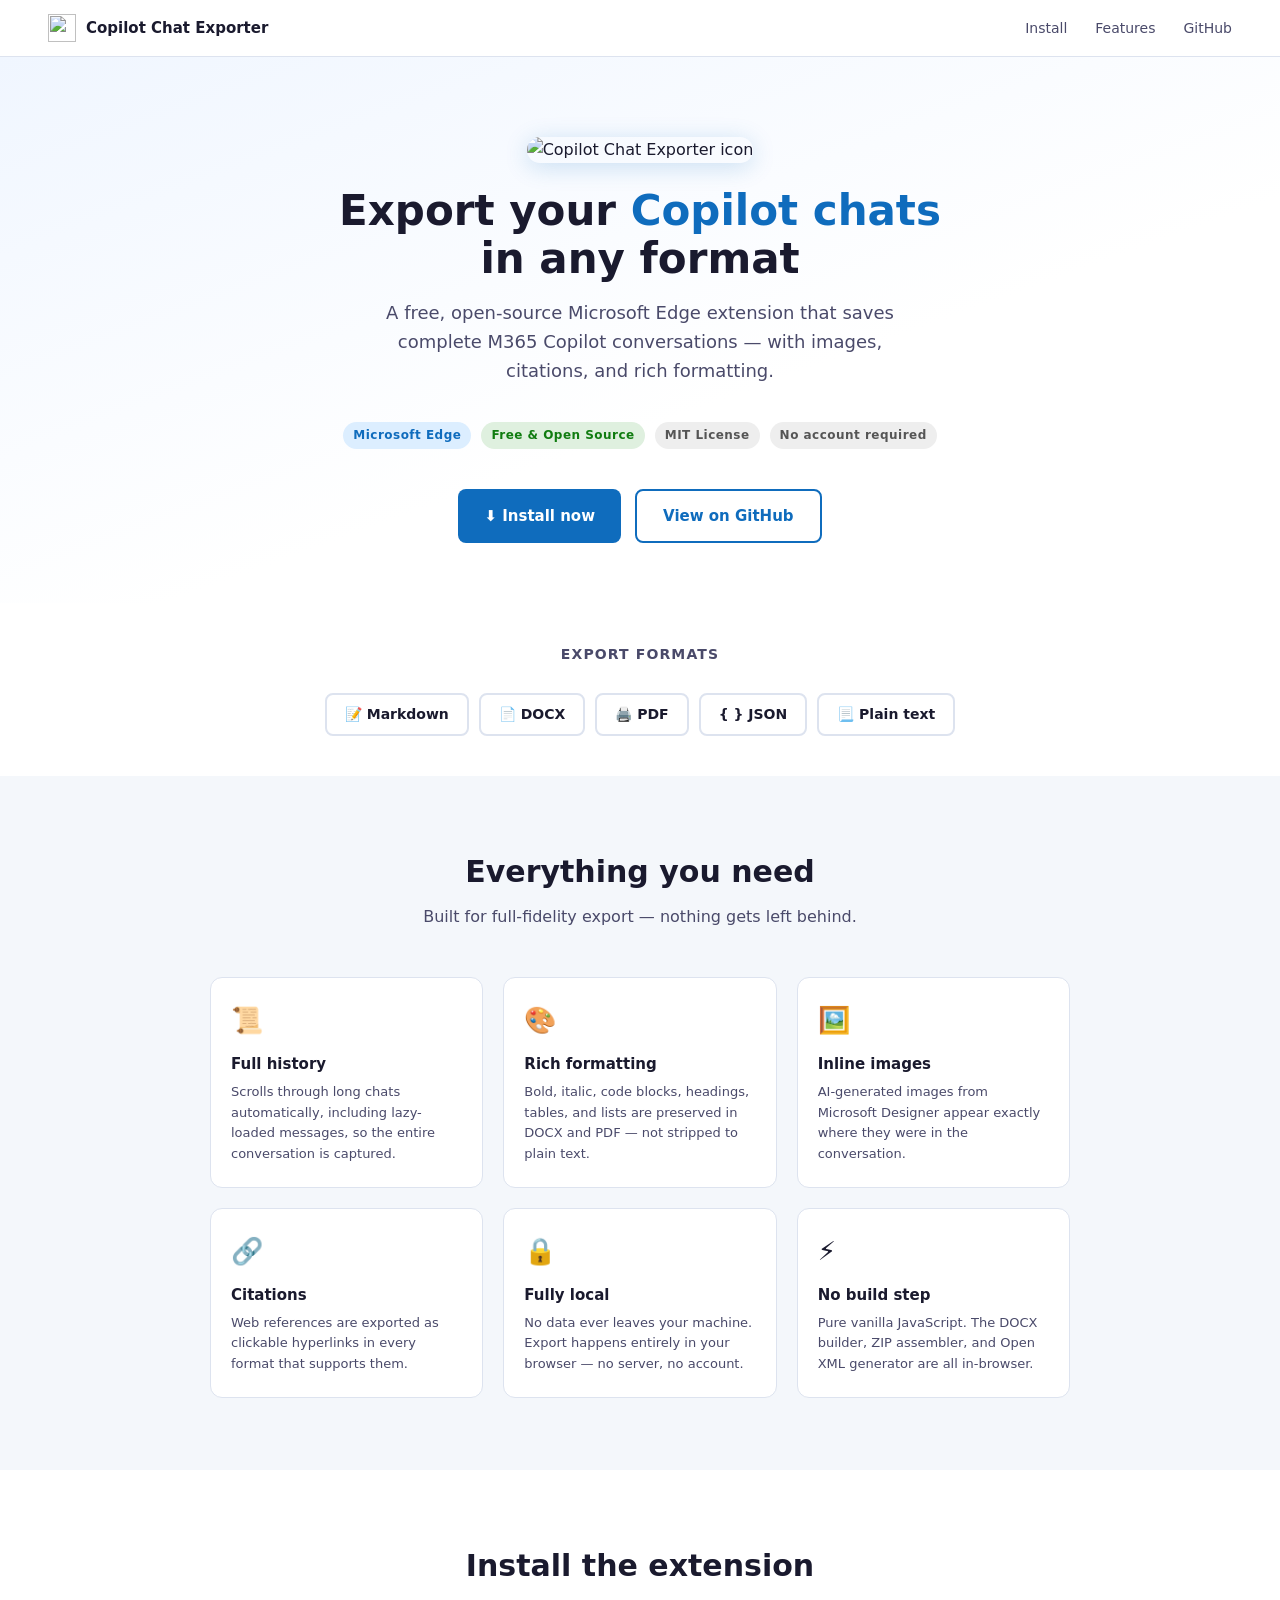
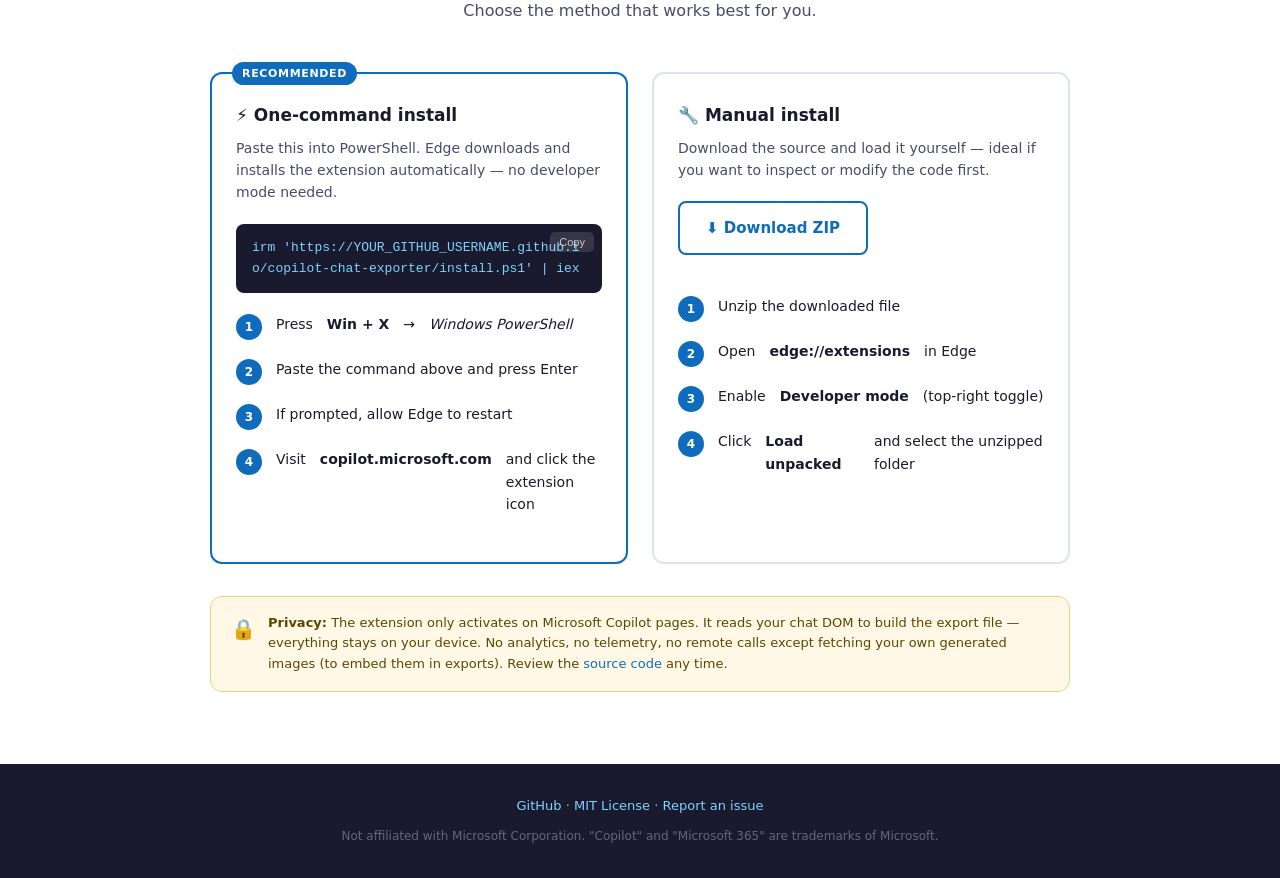
==== docs/index.html @ 1c7360bc "Add GitHub Pages landing page and no-sideload installer - docs/index.html: polished landing page wit" ====
<!DOCTYPE html>
<html lang="en">
<head>
  <meta charset="UTF-8" />
  <meta name="viewport" content="width=device-width, initial-scale=1.0" />
  <title>Copilot Chat Exporter — Edge Extension</title>
  <style>
    *, *::before, *::after { box-sizing: border-box; margin: 0; padding: 0; }

    :root {
      --blue:   #0f6cbd;
      --dark:   #1a1a2e;
      --mid:    #4a4a6a;
      --light:  #f4f7fb;
      --border: #dde3ef;
      --green:  #107c10;
      --radius: 12px;
    }

    body {
      font-family: "Segoe UI", system-ui, sans-serif;
      color: var(--dark);
      background: #fff;
      line-height: 1.6;
    }

    a { color: var(--blue); text-decoration: none; }
    a:hover { text-decoration: underline; }

    /* ── Nav ──────────────────────────────────────── */
    nav {
      display: flex;
      align-items: center;
      justify-content: space-between;
      padding: 14px 48px;
      border-bottom: 1px solid var(--border);
      background: #fff;
      position: sticky; top: 0; z-index: 10;
    }

    .nav-brand {
      display: flex; align-items: center; gap: 10px;
      font-weight: 700; font-size: 15px; color: var(--dark);
      text-decoration: none;
    }

    .nav-brand img { width: 28px; height: 28px; }

    .nav-links { display: flex; gap: 28px; font-size: 14px; }
    .nav-links a { color: var(--mid); }
    .nav-links a:hover { color: var(--blue); text-decoration: none; }

    /* ── Hero ─────────────────────────────────────── */
    .hero {
      text-align: center;
      padding: 80px 24px 60px;
      background: linear-gradient(160deg, #f0f6ff 0%, #fff 60%);
    }

    .hero-icon {
      width: 80px; height: 80px;
      border-radius: 20px;
      box-shadow: 0 4px 24px rgba(15,108,189,.20);
      margin-bottom: 24px;
    }

    .hero h1 {
      font-size: 42px; font-weight: 800;
      color: var(--dark); line-height: 1.15;
      margin-bottom: 16px;
    }

    .hero h1 span { color: var(--blue); }

    .hero p {
      font-size: 18px; color: var(--mid);
      max-width: 560px; margin: 0 auto 36px;
    }

    .badge-row {
      display: flex; justify-content: center; gap: 10px;
      flex-wrap: wrap; margin-bottom: 40px;
    }

    .badge {
      display: inline-flex; align-items: center; gap: 6px;
      font-size: 12px; font-weight: 600; letter-spacing: .04em;
      padding: 4px 10px; border-radius: 20px;
    }

    .badge-blue  { background: #dceeff; color: var(--blue); }
    .badge-green { background: #dff0df; color: var(--green); }
    .badge-gray  { background: #eee;    color: #555; }

    /* ── Buttons ──────────────────────────────────── */
    .btn-row {
      display: flex; justify-content: center; gap: 14px; flex-wrap: wrap;
    }

    .btn {
      display: inline-flex; align-items: center; gap: 8px;
      padding: 13px 26px; border-radius: 8px;
      font-size: 15px; font-weight: 600; cursor: pointer;
      border: none; transition: transform .12s, box-shadow .12s;
      text-decoration: none;
    }

    .btn:hover { transform: translateY(-2px); box-shadow: 0 6px 20px rgba(0,0,0,.12); text-decoration: none; }

    .btn-primary { background: var(--blue); color: #fff; }
    .btn-outline { background: #fff; color: var(--blue); border: 2px solid var(--blue); }

    /* ── Install section ──────────────────────────── */
    .section { padding: 72px 24px; }
    .section-inner { max-width: 860px; margin: 0 auto; }
    .section h2 {
      font-size: 30px; font-weight: 800; margin-bottom: 8px;
      text-align: center;
    }
    .section-sub {
      text-align: center; color: var(--mid); margin-bottom: 48px; font-size: 16px;
    }

    .install-grid {
      display: grid;
      grid-template-columns: 1fr 1fr;
      gap: 24px;
    }

    @media (max-width: 640px) { .install-grid { grid-template-columns: 1fr; } }

    .install-card {
      border: 2px solid var(--border);
      border-radius: var(--radius);
      padding: 28px 24px;
      position: relative;
    }

    .install-card.recommended {
      border-color: var(--blue);
    }

    .recommended-badge {
      position: absolute; top: -12px; left: 20px;
      background: var(--blue); color: #fff;
      font-size: 11px; font-weight: 700; letter-spacing: .06em;
      padding: 3px 10px; border-radius: 20px; text-transform: uppercase;
    }

    .install-card h3 { font-size: 17px; margin-bottom: 8px; }
    .install-card p  { font-size: 14px; color: var(--mid); margin-bottom: 20px; }

    .code-block {
      background: #1a1a2e;
      color: #7dd3fc;
      font-family: "Cascadia Code", "Courier New", monospace;
      font-size: 13px;
      padding: 14px 16px;
      border-radius: 8px;
      position: relative;
      word-break: break-all;
    }

    .copy-btn {
      position: absolute; top: 8px; right: 8px;
      background: rgba(255,255,255,.12);
      border: none; color: #ccc; border-radius: 5px;
      padding: 4px 9px; font-size: 11px; cursor: pointer;
    }
    .copy-btn:hover { background: rgba(255,255,255,.22); color: #fff; }

    /* ── Steps ────────────────────────────────────── */
    .steps { counter-reset: step; list-style: none; margin-top: 20px; }
    .steps li {
      display: flex; gap: 14px; align-items: flex-start;
      margin-bottom: 18px; font-size: 14px; color: var(--dark);
    }
    .steps li::before {
      counter-increment: step;
      content: counter(step);
      min-width: 26px; height: 26px;
      background: var(--blue); color: #fff;
      border-radius: 50%; display: flex; align-items: center; justify-content: center;
      font-size: 12px; font-weight: 700; flex-shrink: 0; margin-top: 1px;
    }

    /* ── Features ─────────────────────────────────── */
    .features-bg { background: var(--light); }

    .features-grid {
      display: grid;
      grid-template-columns: repeat(auto-fit, minmax(220px, 1fr));
      gap: 20px;
    }

    .feature-card {
      background: #fff;
      border: 1px solid var(--border);
      border-radius: var(--radius);
      padding: 22px 20px;
    }

    .feature-icon {
      font-size: 26px; margin-bottom: 10px;
    }

    .feature-card h3 { font-size: 15px; margin-bottom: 6px; }
    .feature-card p  { font-size: 13px; color: var(--mid); }

    /* ── Format pills ─────────────────────────────── */
    .formats { display: flex; gap: 10px; flex-wrap: wrap; justify-content: center; margin-top: 28px; }
    .format-pill {
      background: #fff; border: 2px solid var(--border);
      border-radius: 8px; padding: 8px 18px;
      font-size: 14px; font-weight: 600; color: var(--dark);
    }

    /* ── Privacy notice ───────────────────────────── */
    .privacy {
      background: #fff8e6;
      border: 1px solid #f0d080;
      border-radius: var(--radius);
      padding: 16px 20px;
      font-size: 13px;
      color: #5a4800;
      margin-top: 32px;
      display: flex; gap: 12px; align-items: flex-start;
    }
    .privacy span { font-size: 20px; flex-shrink: 0; }

    /* ── Footer ───────────────────────────────────── */
    footer {
      background: var(--dark); color: #aab;
      text-align: center; padding: 32px 24px;
      font-size: 13px;
    }

    footer a { color: #7dd3fc; }
  </style>
</head>
<body>

<!-- ── Nav ──────────────────────────────────────────────────────────────────── -->
<nav>
  <a class="nav-brand" href="#">
    <img src="https://raw.githubusercontent.com/YOUR_GITHUB_USERNAME/copilot-chat-exporter/master/icons/icon32.png" alt="">
    Copilot Chat Exporter
  </a>
  <div class="nav-links">
    <a href="#install">Install</a>
    <a href="#features">Features</a>
    <a href="https://github.com/YOUR_GITHUB_USERNAME/copilot-chat-exporter">GitHub</a>
  </div>
</nav>

<!-- ── Hero ─────────────────────────────────────────────────────────────────── -->
<section class="hero">
  <img class="hero-icon"
       src="https://raw.githubusercontent.com/YOUR_GITHUB_USERNAME/copilot-chat-exporter/master/icons/icon128.png"
       alt="Copilot Chat Exporter icon">

  <h1>Export your <span>Copilot chats</span><br>in any format</h1>
  <p>A free, open-source Microsoft Edge extension that saves complete M365 Copilot conversations — with images, citations, and rich formatting.</p>

  <div class="badge-row">
    <span class="badge badge-blue">Microsoft Edge</span>
    <span class="badge badge-green">Free &amp; Open Source</span>
    <span class="badge badge-gray">MIT License</span>
    <span class="badge badge-gray">No account required</span>
  </div>

  <div class="btn-row">
    <a class="btn btn-primary" href="#install">
      ⬇ Install now
    </a>
    <a class="btn btn-outline" href="https://github.com/YOUR_GITHUB_USERNAME/copilot-chat-exporter">
      View on GitHub
    </a>
  </div>
</section>

<!-- ── Format strip ──────────────────────────────────────────────────────────── -->
<section class="section" style="padding: 40px 24px;">
  <div class="section-inner" style="text-align: center;">
    <p style="font-size:14px; color: var(--mid); margin-bottom: 14px; text-transform: uppercase; letter-spacing: .08em; font-weight: 600;">Export formats</p>
    <div class="formats">
      <div class="format-pill">📝 Markdown</div>
      <div class="format-pill">📄 DOCX</div>
      <div class="format-pill">🖨️ PDF</div>
      <div class="format-pill">{ } JSON</div>
      <div class="format-pill">📃 Plain text</div>
    </div>
  </div>
</section>

<!-- ── Features ──────────────────────────────────────────────────────────────── -->
<section class="section features-bg" id="features">
  <div class="section-inner">
    <h2>Everything you need</h2>
    <p class="section-sub">Built for full-fidelity export — nothing gets left behind.</p>
    <div class="features-grid">
      <div class="feature-card">
        <div class="feature-icon">📜</div>
        <h3>Full history</h3>
        <p>Scrolls through long chats automatically, including lazy-loaded messages, so the entire conversation is captured.</p>
      </div>
      <div class="feature-card">
        <div class="feature-icon">🎨</div>
        <h3>Rich formatting</h3>
        <p>Bold, italic, code blocks, headings, tables, and lists are preserved in DOCX and PDF — not stripped to plain text.</p>
      </div>
      <div class="feature-card">
        <div class="feature-icon">🖼️</div>
        <h3>Inline images</h3>
        <p>AI-generated images from Microsoft Designer appear exactly where they were in the conversation.</p>
      </div>
      <div class="feature-card">
        <div class="feature-icon">🔗</div>
        <h3>Citations</h3>
        <p>Web references are exported as clickable hyperlinks in every format that supports them.</p>
      </div>
      <div class="feature-card">
        <div class="feature-icon">🔒</div>
        <h3>Fully local</h3>
        <p>No data ever leaves your machine. Export happens entirely in your browser — no server, no account.</p>
      </div>
      <div class="feature-card">
        <div class="feature-icon">⚡</div>
        <h3>No build step</h3>
        <p>Pure vanilla JavaScript. The DOCX builder, ZIP assembler, and Open XML generator are all in-browser.</p>
      </div>
    </div>
  </div>
</section>

<!-- ── Install ────────────────────────────────────────────────────────────────── -->
<section class="section" id="install">
  <div class="section-inner">
    <h2>Install the extension</h2>
    <p class="section-sub">Choose the method that works best for you.</p>

    <div class="install-grid">

      <!-- Option A: PowerShell one-liner -->
      <div class="install-card recommended">
        <div class="recommended-badge">Recommended</div>
        <h3>⚡ One-command install</h3>
        <p>Paste this into PowerShell. Edge downloads and installs the extension automatically — no developer mode needed.</p>
        <div class="code-block" id="ps-cmd">
          irm 'https://YOUR_GITHUB_USERNAME.github.io/copilot-chat-exporter/install.ps1' | iex
          <button class="copy-btn" onclick="copyCmd()">Copy</button>
        </div>
        <ol class="steps" style="margin-top: 20px;">
          <li>Press <strong>Win + X</strong> → <em>Windows PowerShell</em></li>
          <li>Paste the command above and press Enter</li>
          <li>If prompted, allow Edge to restart</li>
          <li>Visit <strong>copilot.microsoft.com</strong> and click the extension icon</li>
        </ol>
      </div>

      <!-- Option B: Manual sideload -->
      <div class="install-card">
        <h3>🔧 Manual install</h3>
        <p>Download the source and load it yourself — ideal if you want to inspect or modify the code first.</p>
        <a class="btn btn-outline" style="margin-bottom: 20px; display: inline-flex;"
           href="https://github.com/YOUR_GITHUB_USERNAME/copilot-chat-exporter/archive/refs/heads/master.zip">
          ⬇ Download ZIP
        </a>
        <ol class="steps">
          <li>Unzip the downloaded file</li>
          <li>Open <strong>edge://extensions</strong> in Edge</li>
          <li>Enable <strong>Developer mode</strong> (top-right toggle)</li>
          <li>Click <strong>Load unpacked</strong> and select the unzipped folder</li>
        </ol>
      </div>

    </div>

    <div class="privacy">
      <span>🔒</span>
      <div>
        <strong>Privacy:</strong> The extension only activates on Microsoft Copilot pages.
        It reads your chat DOM to build the export file — everything stays on your device.
        No analytics, no telemetry, no remote calls except fetching your own generated images (to embed them in exports).
        Review the <a href="https://github.com/YOUR_GITHUB_USERNAME/copilot-chat-exporter">source code</a> any time.
      </div>
    </div>
  </div>
</section>

<!-- ── Footer ─────────────────────────────────────────────────────────────────── -->
<footer>
  <p>
    <a href="https://github.com/YOUR_GITHUB_USERNAME/copilot-chat-exporter">GitHub</a> ·
    <a href="https://github.com/YOUR_GITHUB_USERNAME/copilot-chat-exporter/blob/master/LICENSE">MIT License</a> ·
    <a href="https://github.com/YOUR_GITHUB_USERNAME/copilot-chat-exporter/issues">Report an issue</a>
  </p>
  <p style="margin-top: 10px; font-size: 12px; color: #667;">
    Not affiliated with Microsoft Corporation. "Copilot" and "Microsoft 365" are trademarks of Microsoft.
  </p>
</footer>

<script>
  function copyCmd() {
    const text = document.getElementById('ps-cmd').childNodes[0].textContent.trim();
    navigator.clipboard.writeText(text).then(() => {
      const btn = document.querySelector('.copy-btn');
      btn.textContent = 'Copied!';
      setTimeout(() => btn.textContent = 'Copy', 2000);
    });
  }
</script>
</body>
</html>
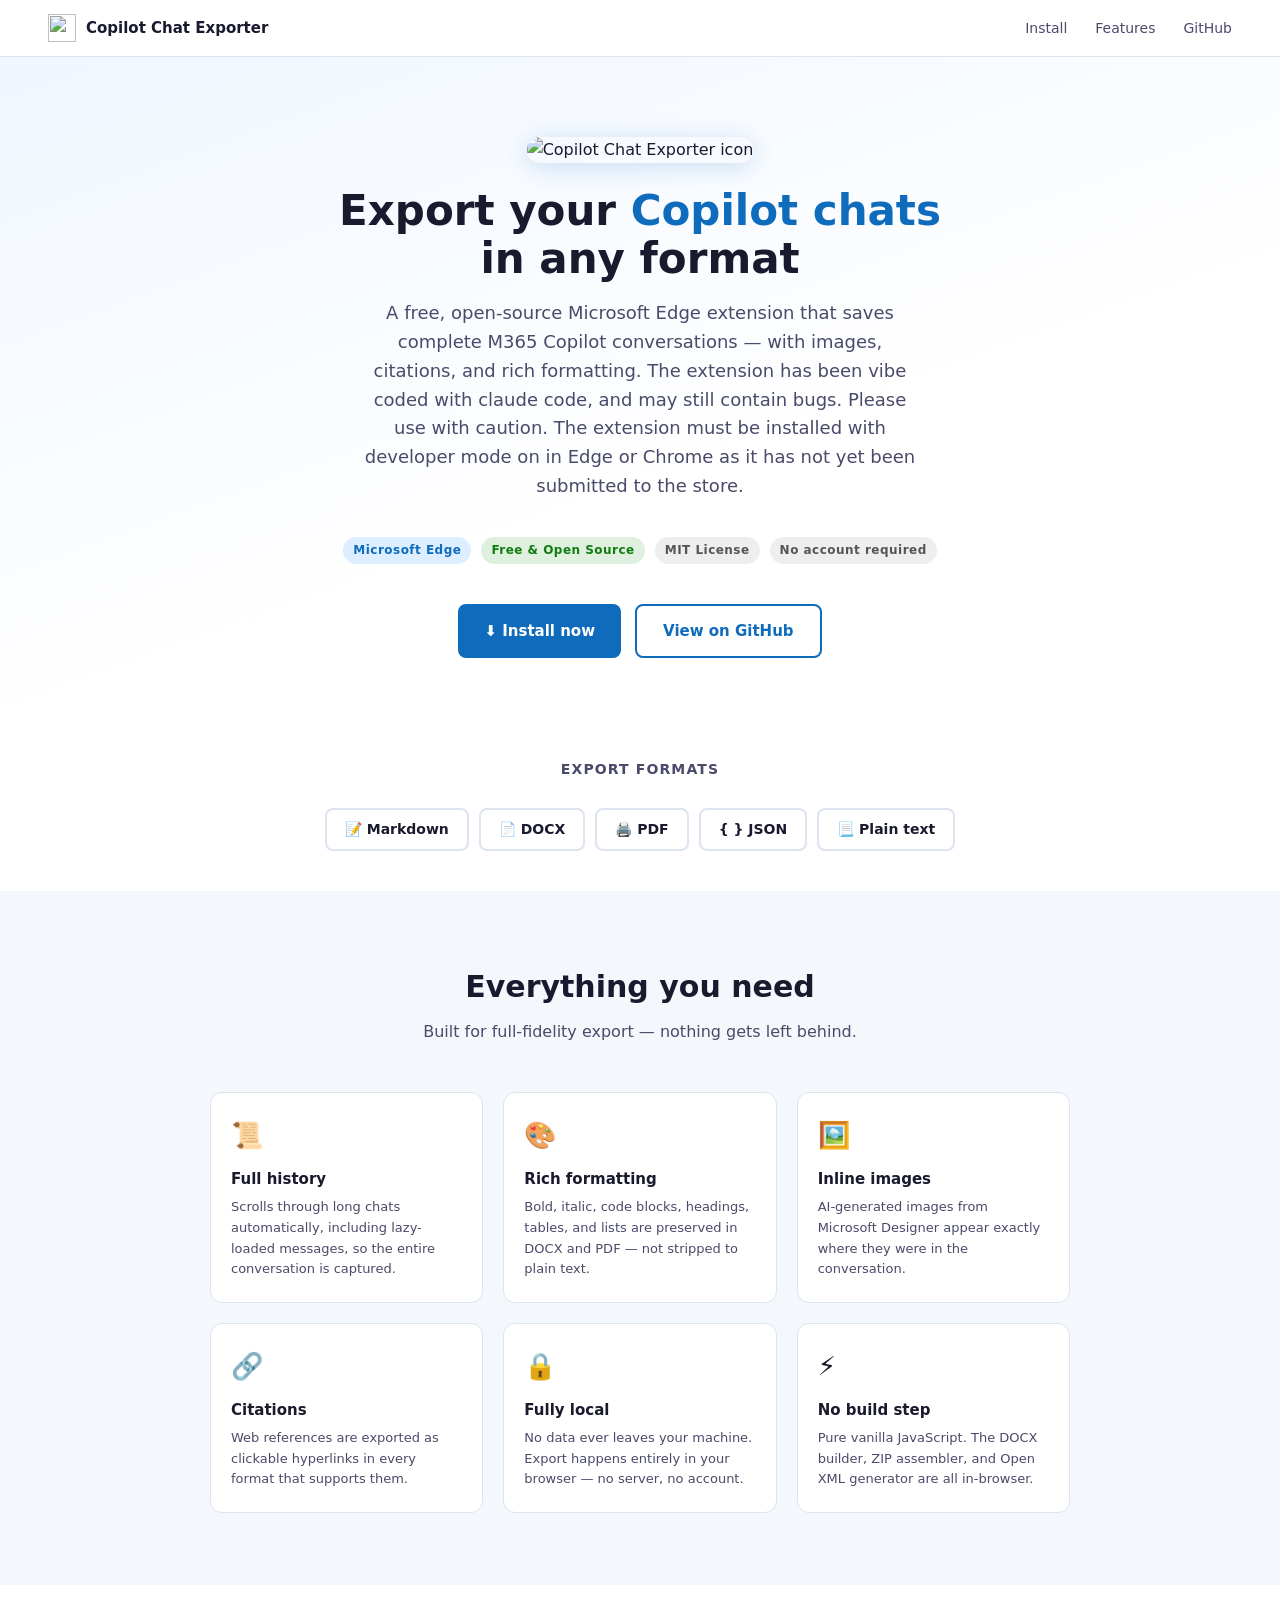
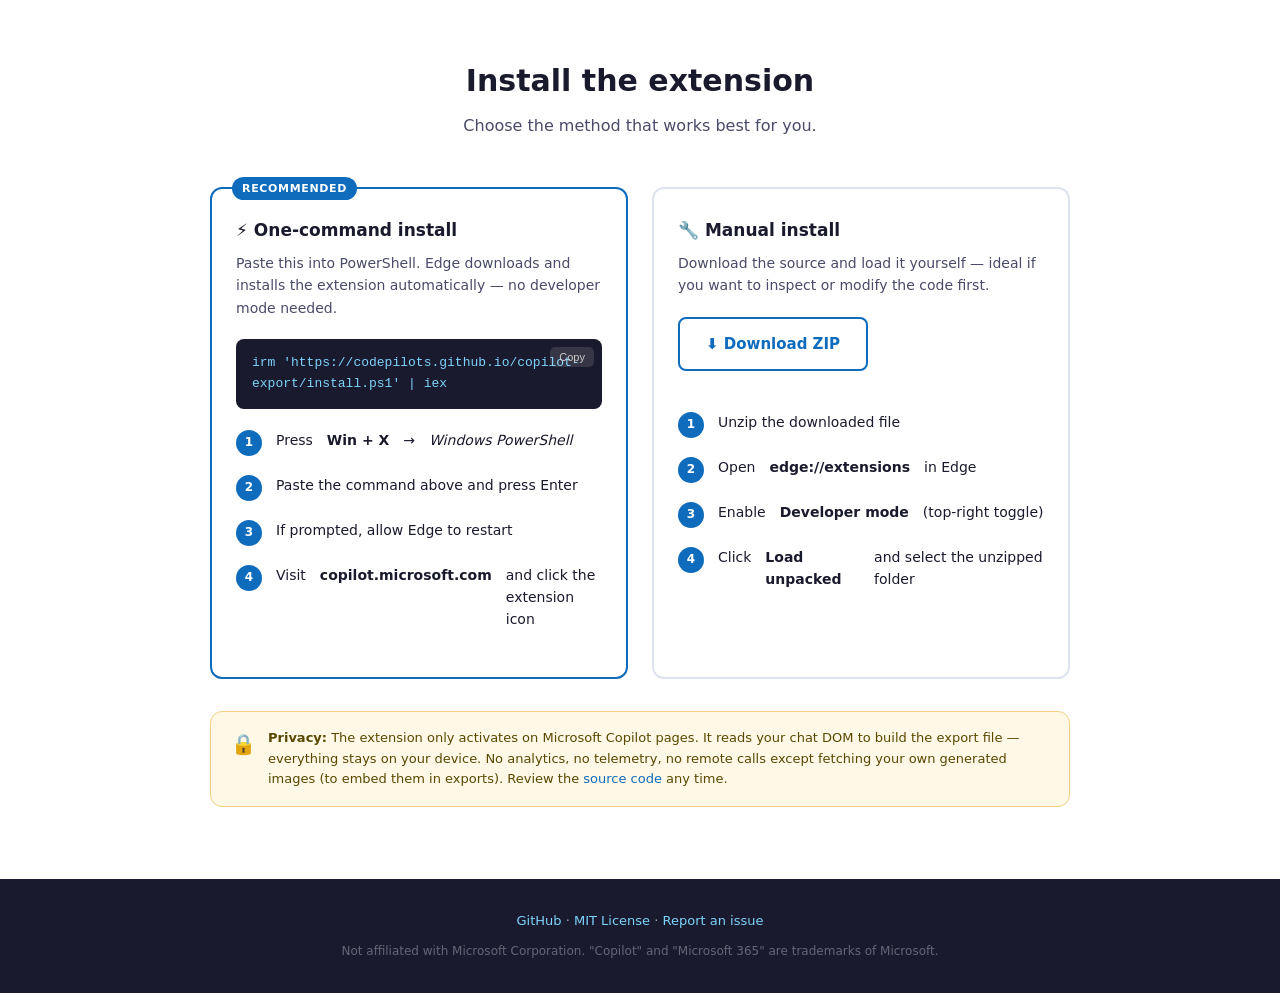
==== commit 278b743d: "Tweak to location of files and install info" ====
--- a/docs/index.html
+++ b/docs/index.html
@@ -243,24 +243,26 @@
 <!-- ── Nav ──────────────────────────────────────────────────────────────────── -->
 <nav>
   <a class="nav-brand" href="#">
-    <img src="https://raw.githubusercontent.com/YOUR_GITHUB_USERNAME/copilot-chat-exporter/master/icons/icon32.png" alt="">
+    <img src="https://raw.githubusercontent.com/codepilots/copilot-export/master/icons/icon32.png" alt="">
     Copilot Chat Exporter
   </a>
   <div class="nav-links">
     <a href="#install">Install</a>
     <a href="#features">Features</a>
-    <a href="https://github.com/YOUR_GITHUB_USERNAME/copilot-chat-exporter">GitHub</a>
+    <a href="https://github.com/codepilots/copilot-export">GitHub</a>
   </div>
 </nav>
 
 <!-- ── Hero ─────────────────────────────────────────────────────────────────── -->
 <section class="hero">
   <img class="hero-icon"
-       src="https://raw.githubusercontent.com/YOUR_GITHUB_USERNAME/copilot-chat-exporter/master/icons/icon128.png"
+       src="https://raw.githubusercontent.com/codepilots/copilot-export/master/icons/icon128.png"
        alt="Copilot Chat Exporter icon">
 
   <h1>Export your <span>Copilot chats</span><br>in any format</h1>
-  <p>A free, open-source Microsoft Edge extension that saves complete M365 Copilot conversations — with images, citations, and rich formatting.</p>
+  <p>A free, open-source Microsoft Edge extension that saves complete M365 Copilot conversations — with images, citations, and rich formatting. 
+    The extension has been vibe coded with claude code, and may still contain bugs. Please use with caution. The extension must be 
+    installed with developer mode on in Edge or Chrome as it has not yet been submitted to the store.</p>
 
   <div class="badge-row">
     <span class="badge badge-blue">Microsoft Edge</span>
@@ -273,7 +275,7 @@
     <a class="btn btn-primary" href="#install">
       ⬇ Install now
     </a>
-    <a class="btn btn-outline" href="https://github.com/YOUR_GITHUB_USERNAME/copilot-chat-exporter">
+    <a class="btn btn-outline" href="https://github.com/codepilots/copilot-export">
       View on GitHub
     </a>
   </div>
@@ -347,7 +349,7 @@
         <h3>⚡ One-command install</h3>
         <p>Paste this into PowerShell. Edge downloads and installs the extension automatically — no developer mode needed.</p>
         <div class="code-block" id="ps-cmd">
-          irm 'https://YOUR_GITHUB_USERNAME.github.io/copilot-chat-exporter/install.ps1' | iex
+          irm 'https://codepilots.github.io/copilot-export/install.ps1' | iex
           <button class="copy-btn" onclick="copyCmd()">Copy</button>
         </div>
         <ol class="steps" style="margin-top: 20px;">
@@ -363,7 +365,7 @@
         <h3>🔧 Manual install</h3>
         <p>Download the source and load it yourself — ideal if you want to inspect or modify the code first.</p>
         <a class="btn btn-outline" style="margin-bottom: 20px; display: inline-flex;"
-           href="https://github.com/YOUR_GITHUB_USERNAME/copilot-chat-exporter/archive/refs/heads/master.zip">
+           href="https://github.com/codepilots/copilot-export/archive/refs/heads/master.zip">
           ⬇ Download ZIP
         </a>
         <ol class="steps">
@@ -382,7 +384,7 @@
         <strong>Privacy:</strong> The extension only activates on Microsoft Copilot pages.
         It reads your chat DOM to build the export file — everything stays on your device.
         No analytics, no telemetry, no remote calls except fetching your own generated images (to embed them in exports).
-        Review the <a href="https://github.com/YOUR_GITHUB_USERNAME/copilot-chat-exporter">source code</a> any time.
+        Review the <a href="https://github.com/codepilots/copilot-export">source code</a> any time.
       </div>
     </div>
   </div>
@@ -391,9 +393,9 @@
 <!-- ── Footer ─────────────────────────────────────────────────────────────────── -->
 <footer>
   <p>
-    <a href="https://github.com/YOUR_GITHUB_USERNAME/copilot-chat-exporter">GitHub</a> ·
-    <a href="https://github.com/YOUR_GITHUB_USERNAME/copilot-chat-exporter/blob/master/LICENSE">MIT License</a> ·
-    <a href="https://github.com/YOUR_GITHUB_USERNAME/copilot-chat-exporter/issues">Report an issue</a>
+    <a href="https://github.com/codepilots/copilot-export">GitHub</a> ·
+    <a href="https://github.com/codepilots/copilot-export/blob/master/LICENSE">MIT License</a> ·
+    <a href="https://github.com/codepilots/copilot-export/issues">Report an issue</a>
   </p>
   <p style="margin-top: 10px; font-size: 12px; color: #667;">
     Not affiliated with Microsoft Corporation. "Copilot" and "Microsoft 365" are trademarks of Microsoft.
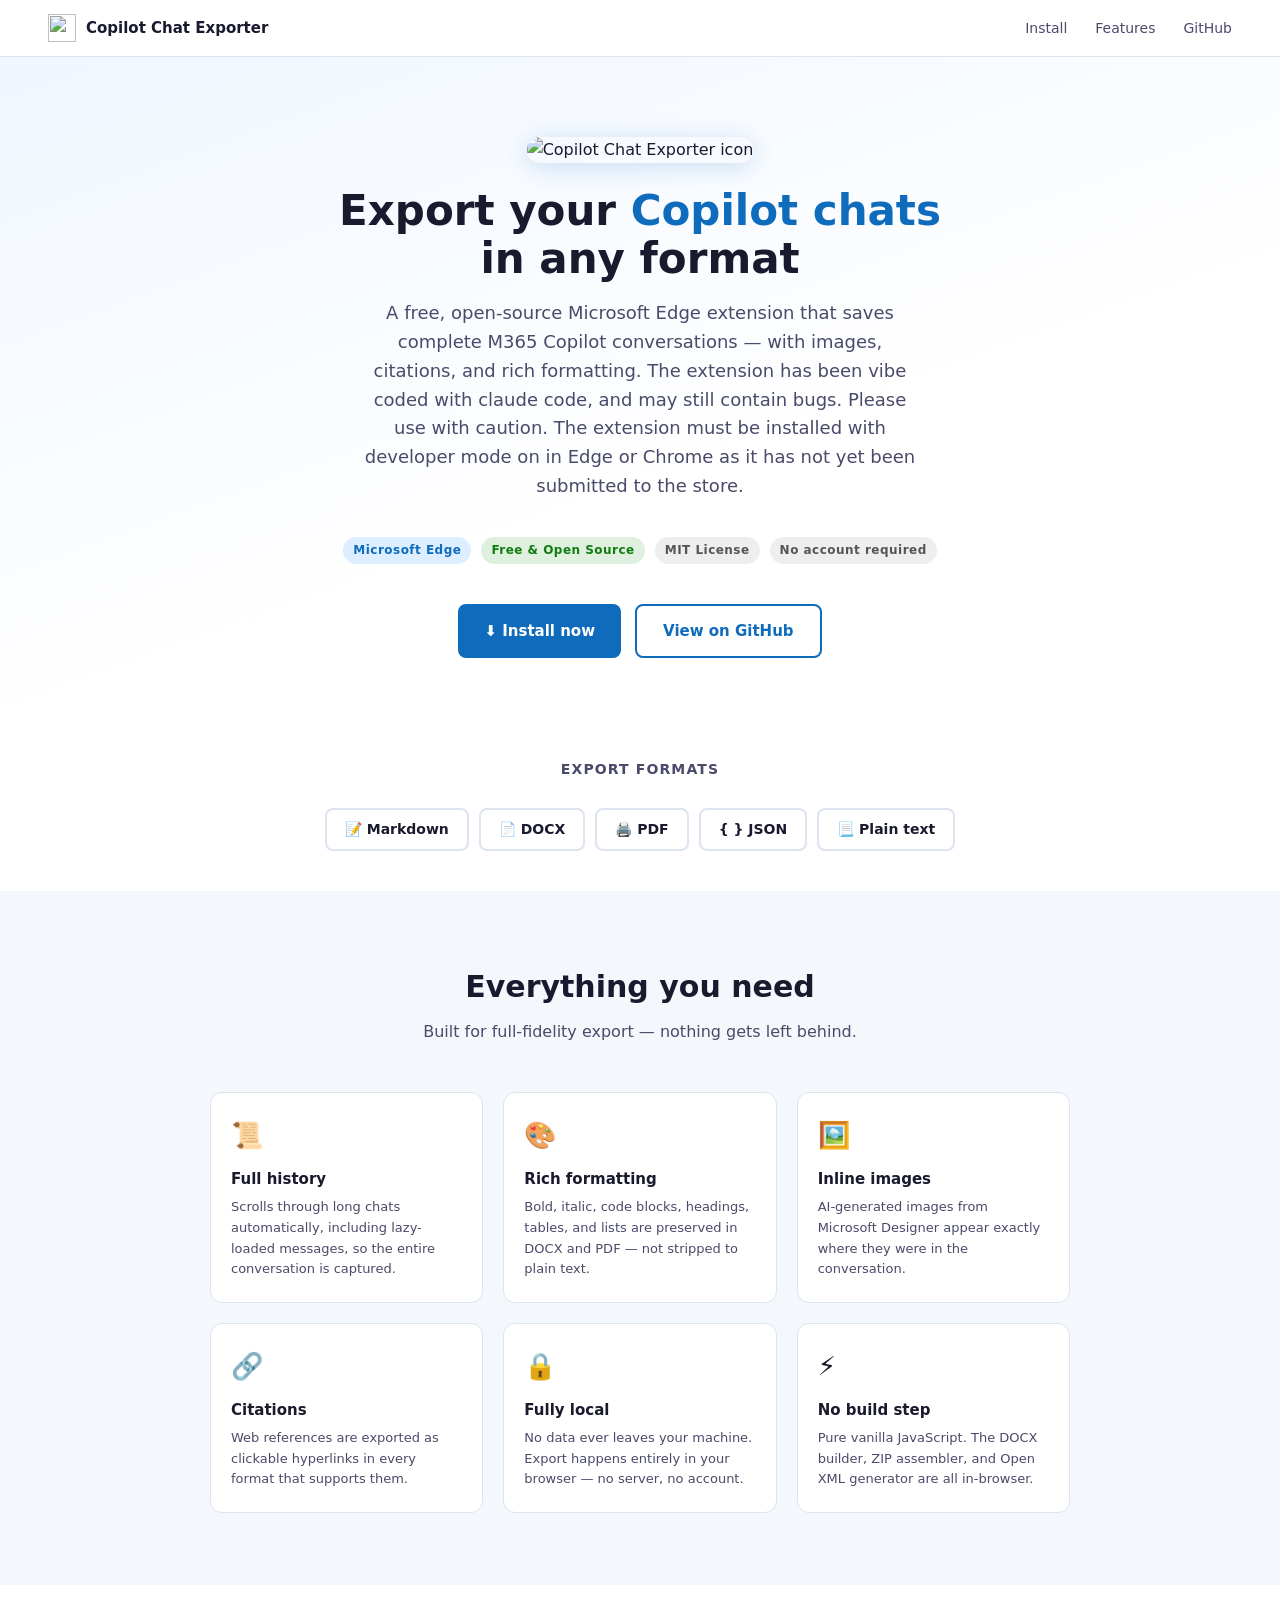
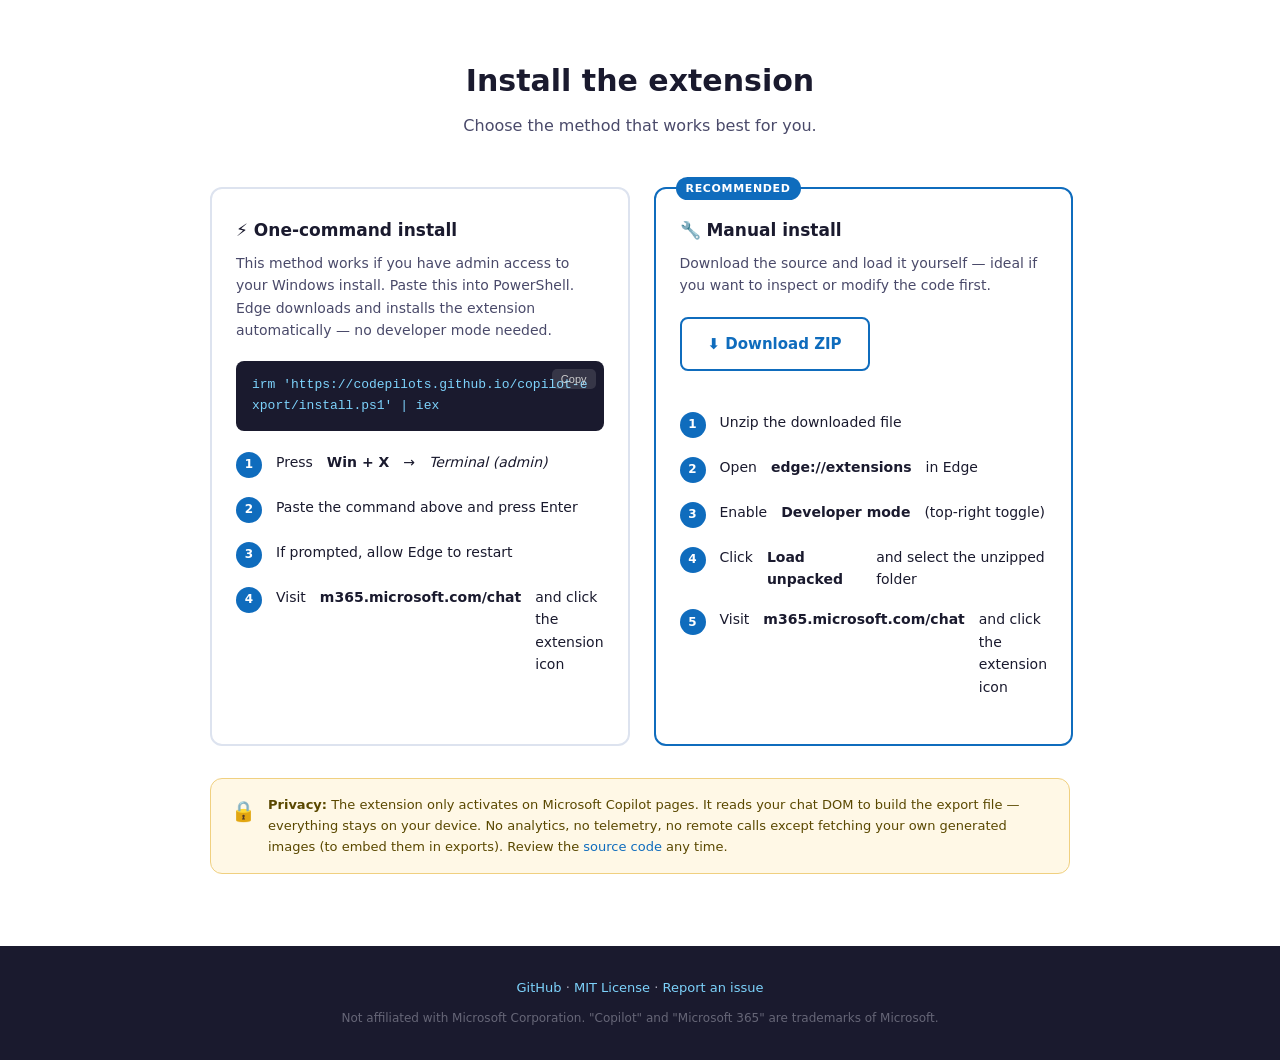
==== commit badb378f: "Tweak to location of files and install info" ====
--- a/docs/index.html
+++ b/docs/index.html
@@ -344,24 +344,25 @@
     <div class="install-grid">
 
       <!-- Option A: PowerShell one-liner -->
-      <div class="install-card recommended">
-        <div class="recommended-badge">Recommended</div>
+      <div class="install-card ">
         <h3>⚡ One-command install</h3>
-        <p>Paste this into PowerShell. Edge downloads and installs the extension automatically — no developer mode needed.</p>
+        <p>This method works if you have admin access to your Windows install. 
+          Paste this into PowerShell. Edge downloads and installs the extension automatically — no developer mode needed.</p>
         <div class="code-block" id="ps-cmd">
           irm 'https://codepilots.github.io/copilot-export/install.ps1' | iex
           <button class="copy-btn" onclick="copyCmd()">Copy</button>
         </div>
         <ol class="steps" style="margin-top: 20px;">
-          <li>Press <strong>Win + X</strong> → <em>Windows PowerShell</em></li>
+          <li>Press <strong>Win + X</strong> → <em>Terminal (admin)</em></li>
           <li>Paste the command above and press Enter</li>
           <li>If prompted, allow Edge to restart</li>
-          <li>Visit <strong>copilot.microsoft.com</strong> and click the extension icon</li>
+          <li>Visit <strong>m365.microsoft.com/chat</strong> and click the extension icon</li>
         </ol>
       </div>
 
       <!-- Option B: Manual sideload -->
-      <div class="install-card">
+      <div class="install-card recommended" >
+        <div class="recommended-badge">Recommended</div>
         <h3>🔧 Manual install</h3>
         <p>Download the source and load it yourself — ideal if you want to inspect or modify the code first.</p>
         <a class="btn btn-outline" style="margin-bottom: 20px; display: inline-flex;"
@@ -373,6 +374,7 @@
           <li>Open <strong>edge://extensions</strong> in Edge</li>
           <li>Enable <strong>Developer mode</strong> (top-right toggle)</li>
           <li>Click <strong>Load unpacked</strong> and select the unzipped folder</li>
+          <li>Visit <strong>m365.microsoft.com/chat</strong> and click the extension icon</li>
         </ol>
       </div>
 
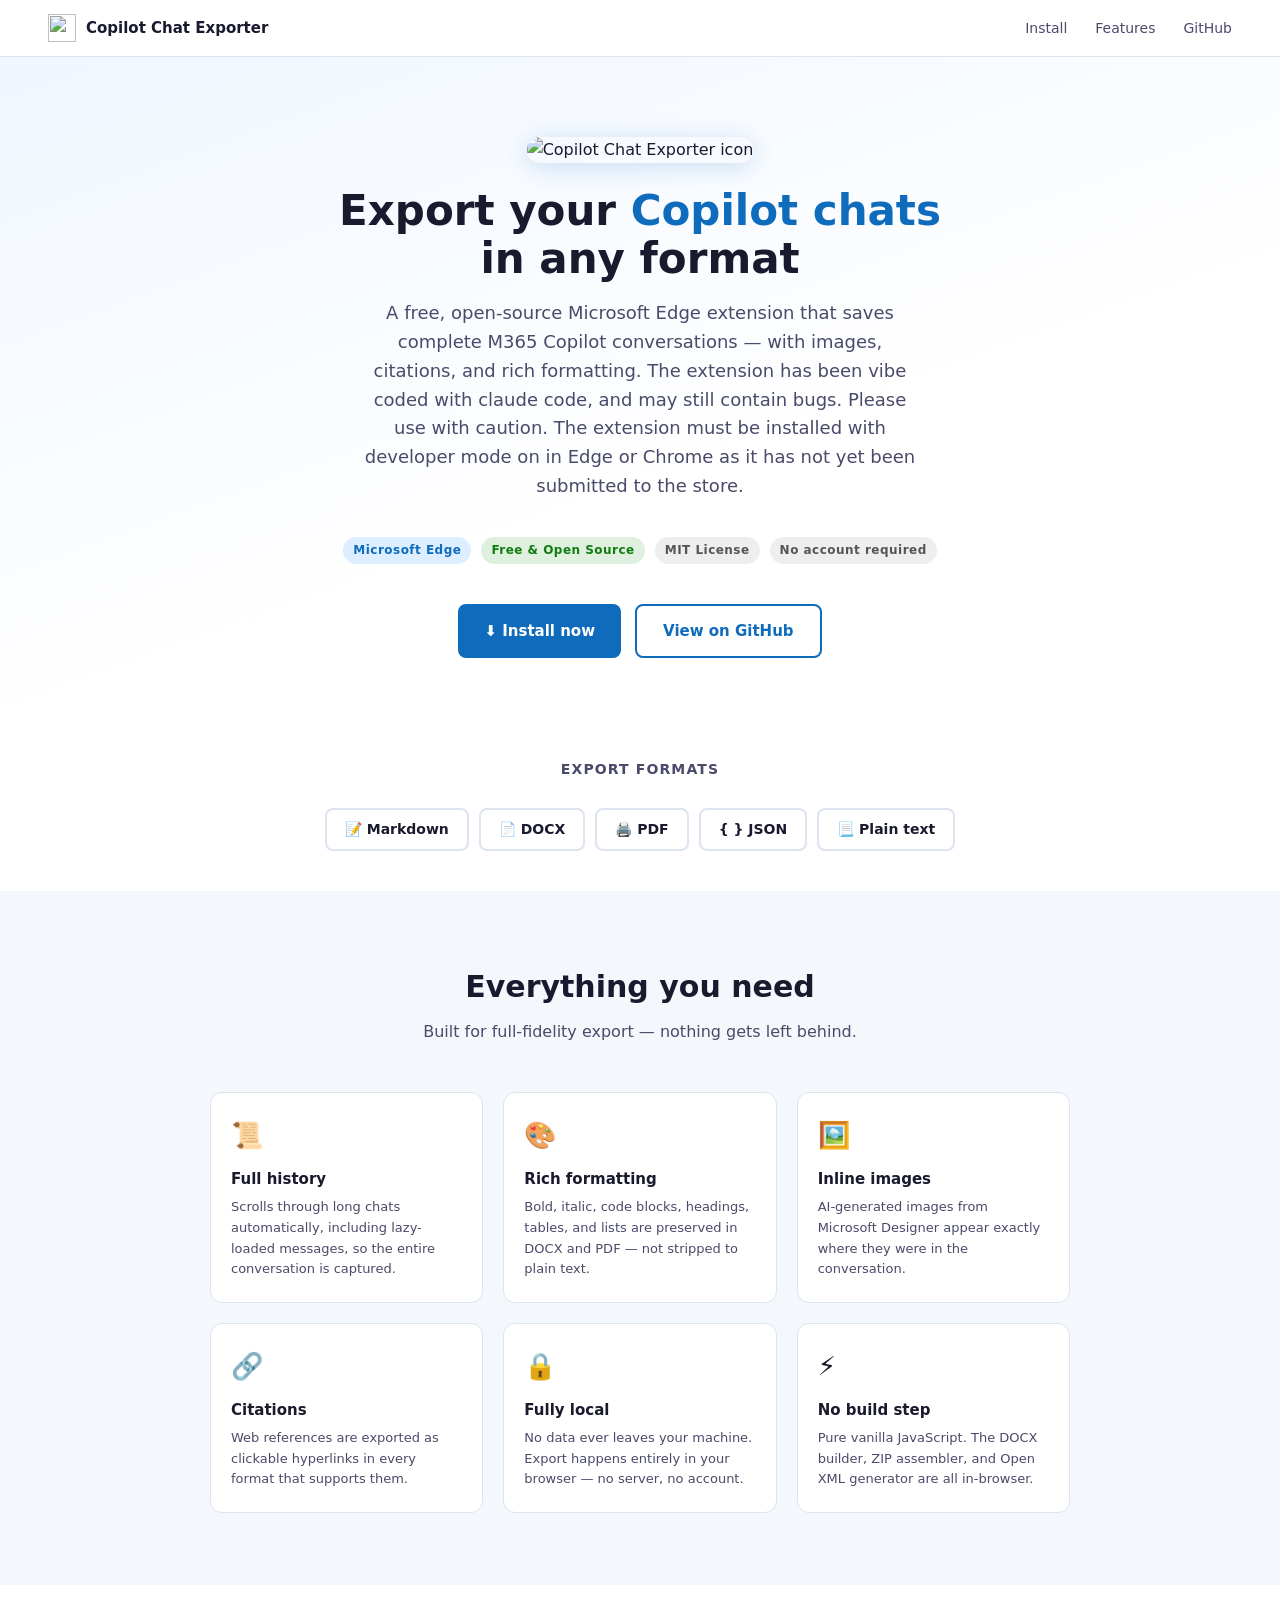
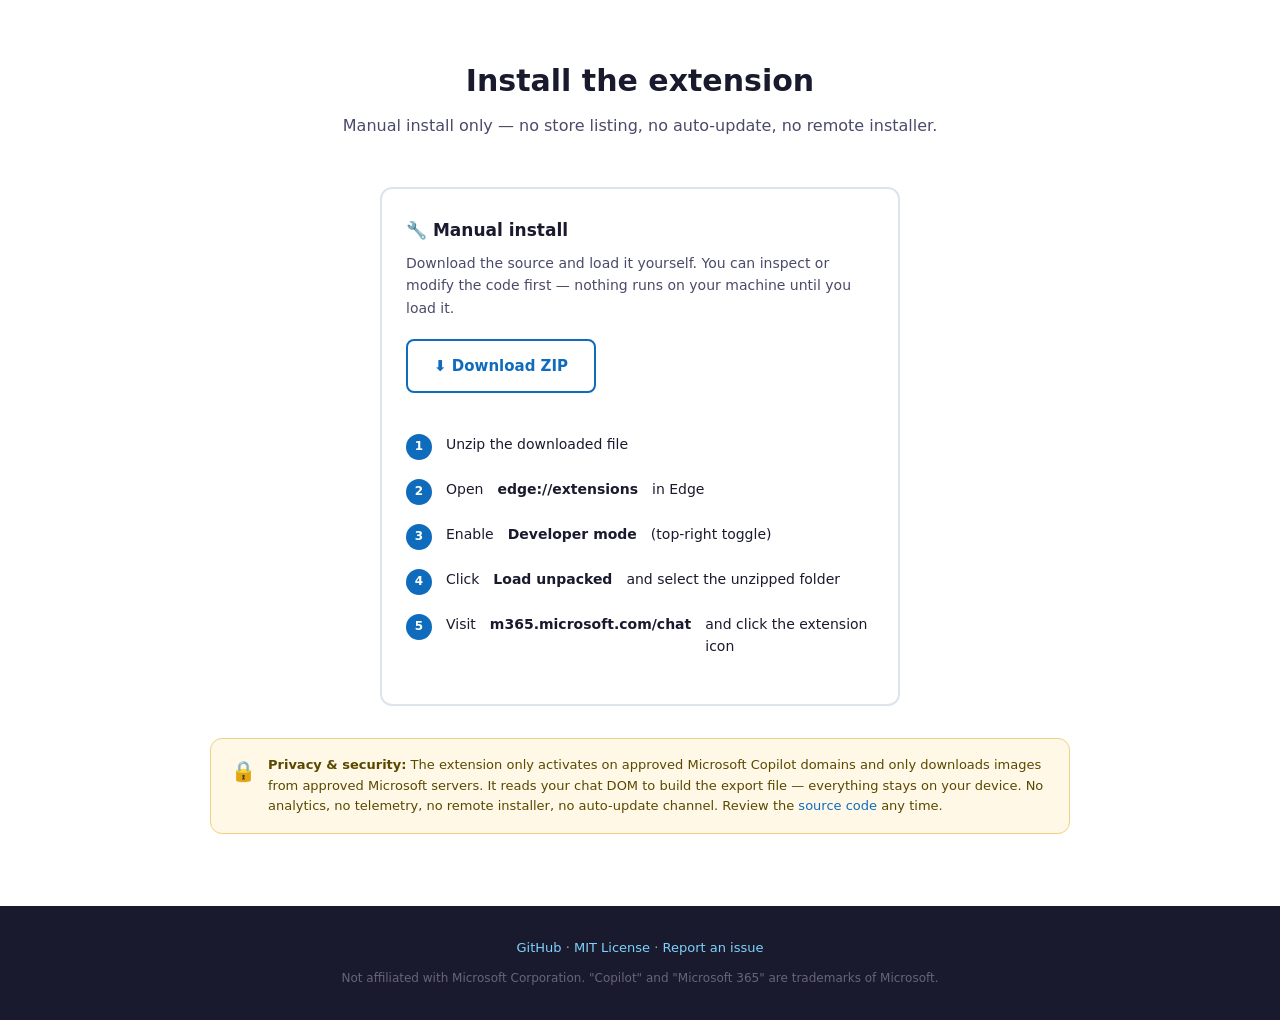
==== commit c5b30c48: "Remove force-install / auto-update supply-chain surface The irm|iex one-command installer wrote an E" ====
--- a/docs/index.html
+++ b/docs/index.html
@@ -339,32 +339,15 @@
 <section class="section" id="install">
   <div class="section-inner">
     <h2>Install the extension</h2>
-    <p class="section-sub">Choose the method that works best for you.</p>
-
-    <div class="install-grid">
-
-      <!-- Option A: PowerShell one-liner -->
-      <div class="install-card ">
-        <h3>⚡ One-command install</h3>
-        <p>This method works if you have admin access to your Windows install. 
-          Paste this into PowerShell. Edge downloads and installs the extension automatically — no developer mode needed.</p>
-        <div class="code-block" id="ps-cmd">
-          irm 'https://codepilots.github.io/copilot-export/install.ps1' | iex
-          <button class="copy-btn" onclick="copyCmd()">Copy</button>
-        </div>
-        <ol class="steps" style="margin-top: 20px;">
-          <li>Press <strong>Win + X</strong> → <em>Terminal (admin)</em></li>
-          <li>Paste the command above and press Enter</li>
-          <li>If prompted, allow Edge to restart</li>
-          <li>Visit <strong>m365.microsoft.com/chat</strong> and click the extension icon</li>
-        </ol>
-      </div>
-
-      <!-- Option B: Manual sideload -->
-      <div class="install-card recommended" >
-        <div class="recommended-badge">Recommended</div>
+    <p class="section-sub">Manual install only — no store listing, no auto-update, no remote installer.</p>
+
+    <div class="install-grid" style="grid-template-columns: 1fr; max-width: 520px; margin: 0 auto;">
+
+      <!-- Manual sideload (only supported method) -->
+      <div class="install-card">
         <h3>🔧 Manual install</h3>
-        <p>Download the source and load it yourself — ideal if you want to inspect or modify the code first.</p>
+        <p>Download the source and load it yourself. You can inspect or modify the
+          code first — nothing runs on your machine until you load it.</p>
         <a class="btn btn-outline" style="margin-bottom: 20px; display: inline-flex;"
            href="https://github.com/codepilots/copilot-export/archive/refs/heads/master.zip">
           ⬇ Download ZIP
@@ -383,9 +366,10 @@
     <div class="privacy">
       <span>🔒</span>
       <div>
-        <strong>Privacy:</strong> The extension only activates on Microsoft Copilot pages.
+        <strong>Privacy &amp; security:</strong> The extension only activates on approved
+        Microsoft Copilot domains and only downloads images from approved Microsoft servers.
         It reads your chat DOM to build the export file — everything stays on your device.
-        No analytics, no telemetry, no remote calls except fetching your own generated images (to embed them in exports).
+        No analytics, no telemetry, no remote installer, no auto-update channel.
         Review the <a href="https://github.com/codepilots/copilot-export">source code</a> any time.
       </div>
     </div>
@@ -404,15 +388,5 @@
   </p>
 </footer>
 
-<script>
-  function copyCmd() {
-    const text = document.getElementById('ps-cmd').childNodes[0].textContent.trim();
-    navigator.clipboard.writeText(text).then(() => {
-      const btn = document.querySelector('.copy-btn');
-      btn.textContent = 'Copied!';
-      setTimeout(() => btn.textContent = 'Copy', 2000);
-    });
-  }
-</script>
 </body>
 </html>
